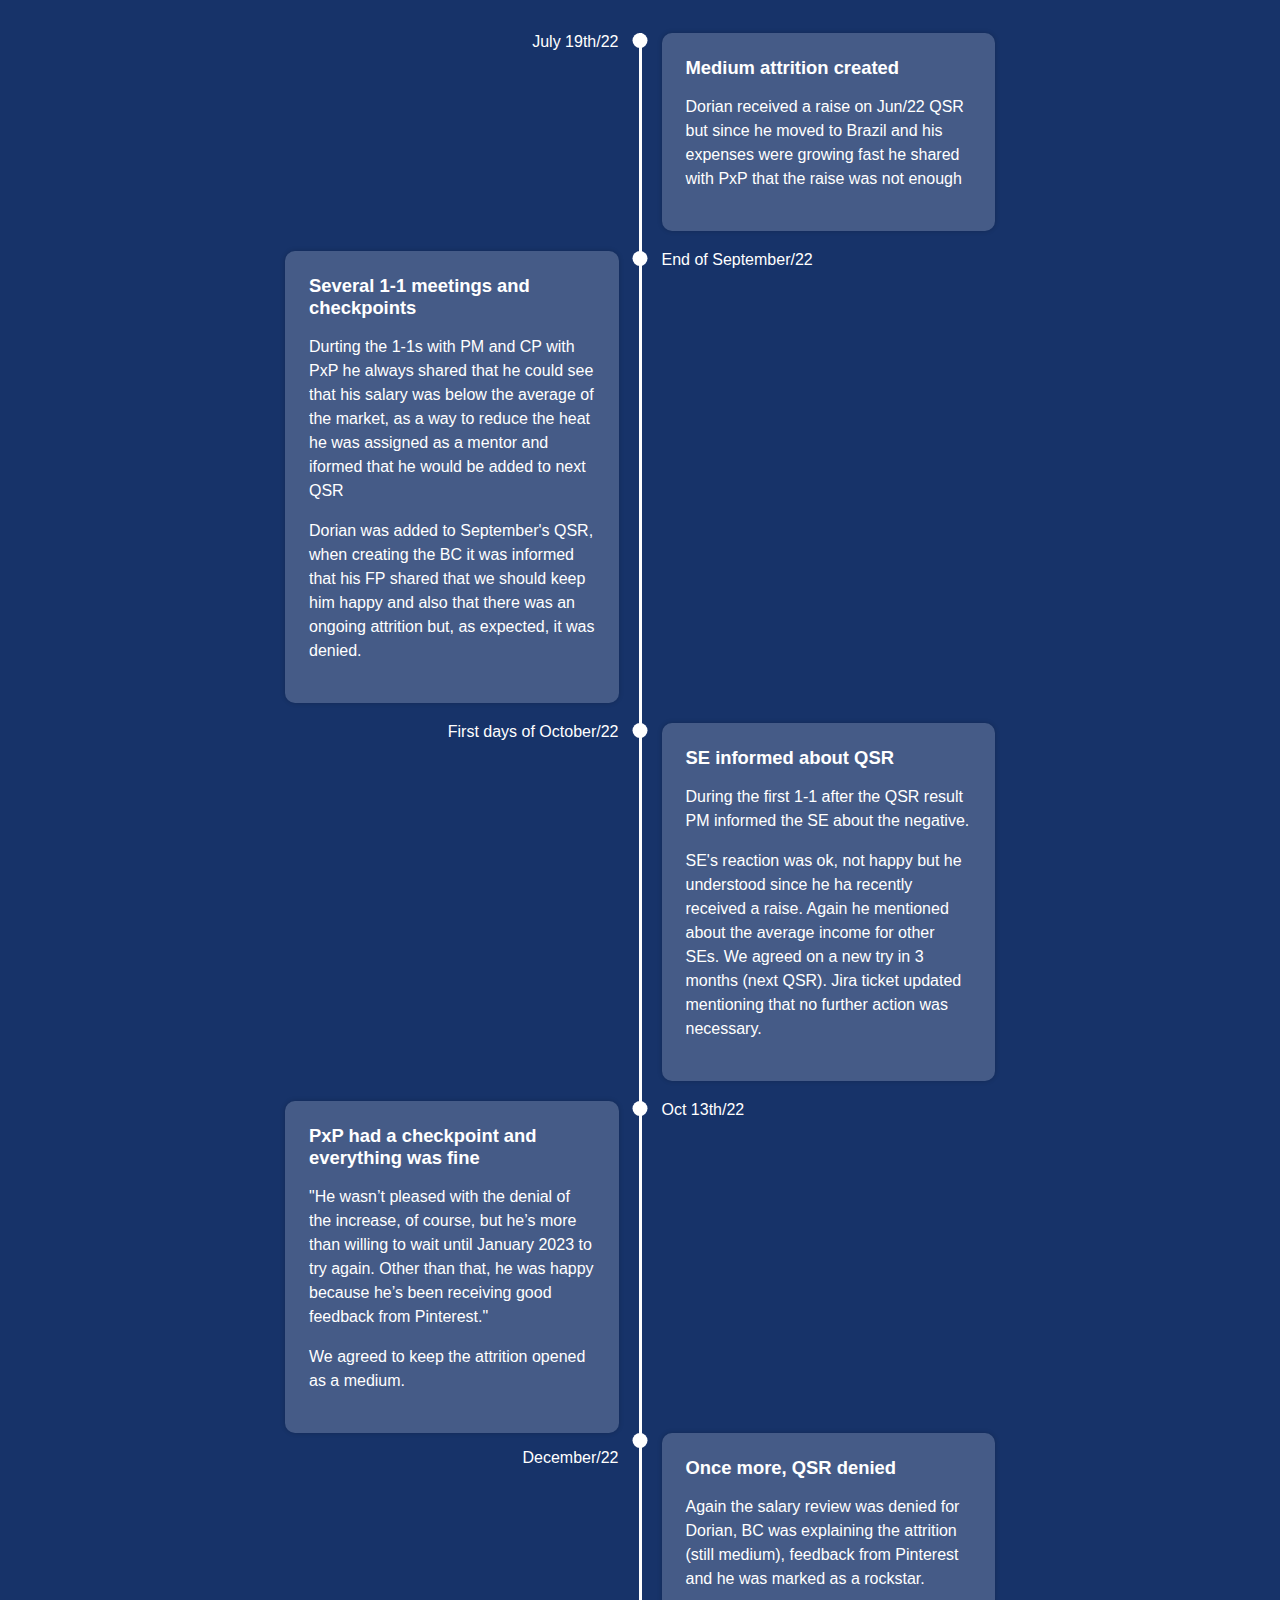
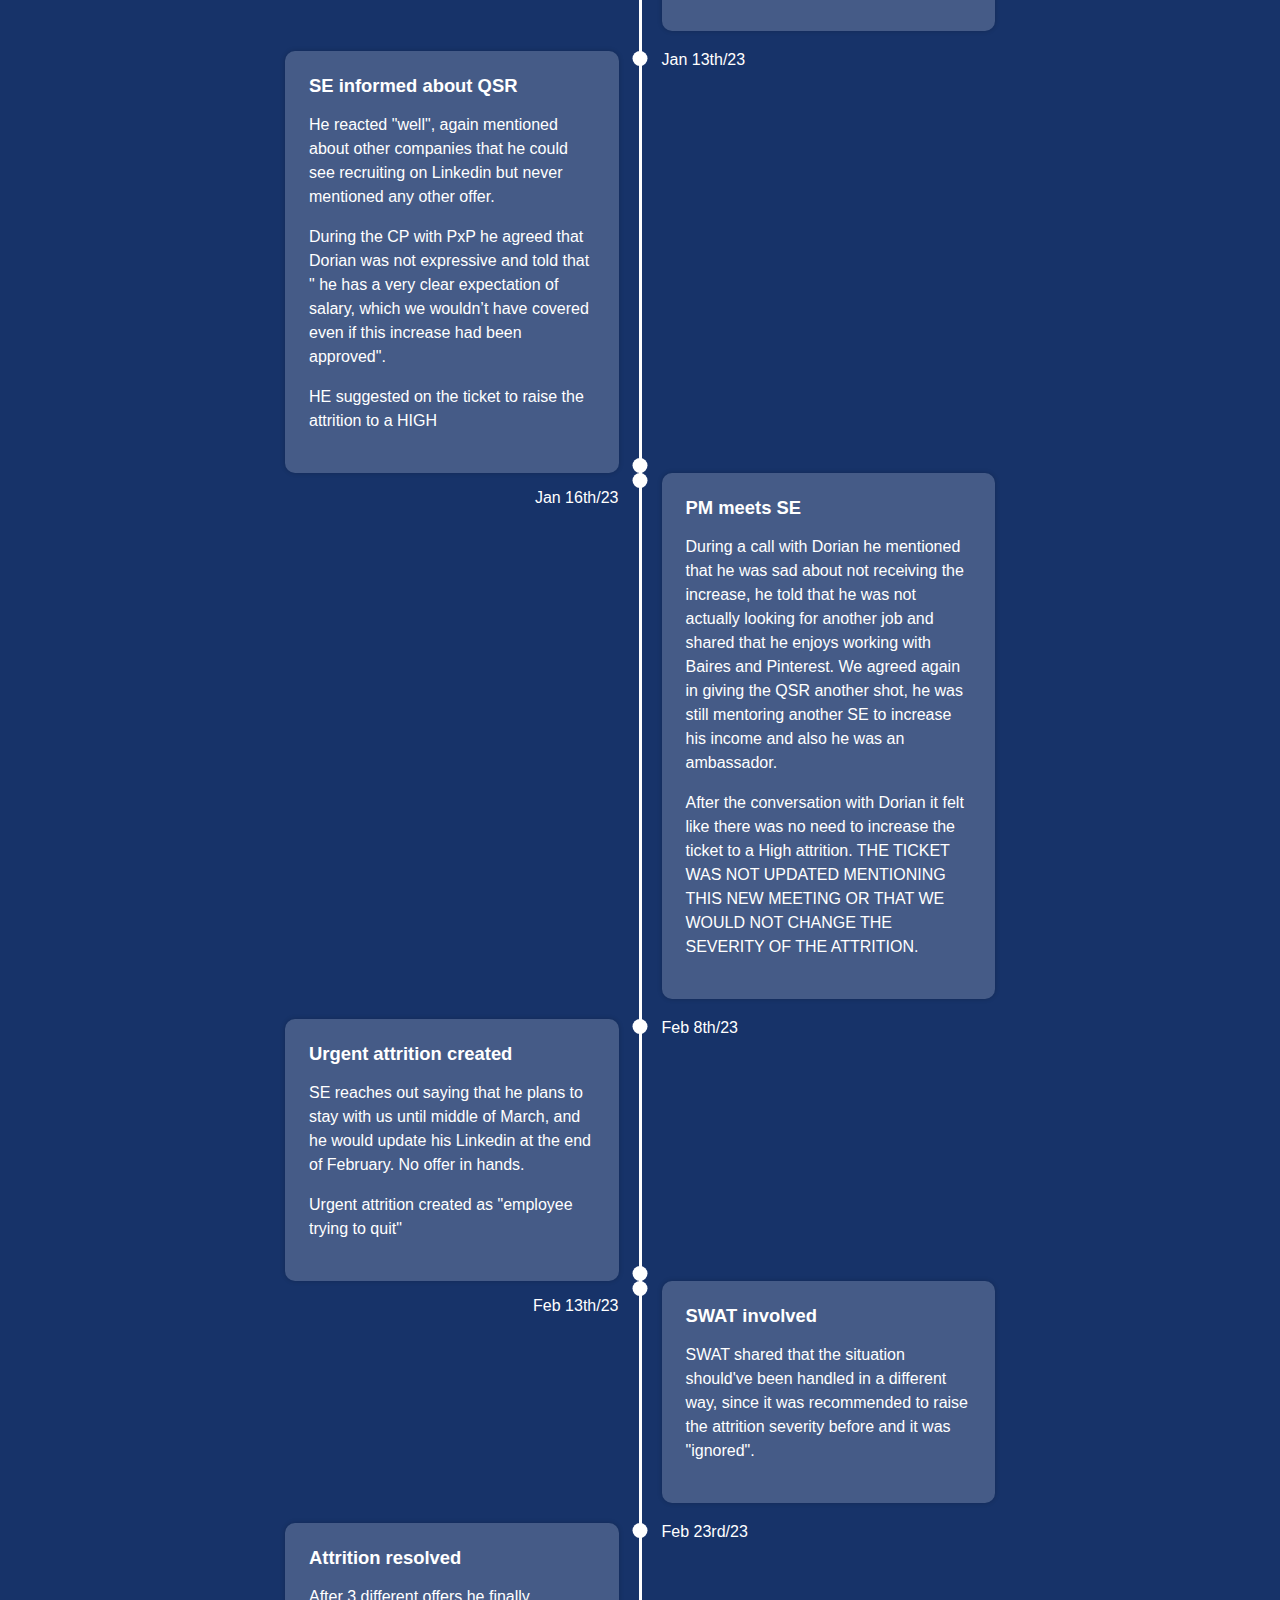
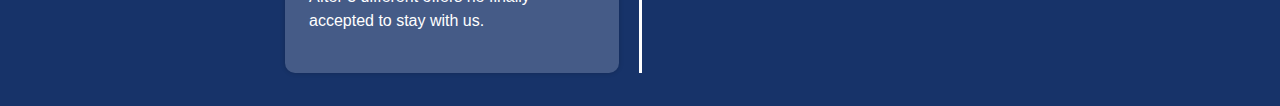
==== index.html @ 37283efc "Add initial files" ====
<!DOCTYPE html>
<html lang="en">
<head>
    <meta charset="UTF-8">
    <meta http-equiv="X-UA-Compatible" content="IE=edge">
    <meta name="viewport" content="width=device-width, initial-scale=1.0">
    <title>Lessons Learned</title>
    <link rel="stylesheet" href="style.css">
</head>
<body>
    <div class="timeline">
  <div class="timeline__component">
    <div class="timeline__date timeline__date--right">July 19th/22</div>
  </div>
  <div class="timeline__middle">
    <div class="timeline__point"></div>
  </div>
  <div class="timeline__component timeline__component--bg">
    <h2 class="timeline__title">Medium attrition created</h2>
    <p class="timeline__paragraph">
      Dorian received a raise on Jun/22 QSR but since he moved to Brazil and his expenses were growing fast he shared with PxP that the raise was not enough
    </p>

  </div>
  <div class="timeline__component timeline__component--bg">
    <h2 class="timeline__title">Several 1-1 meetings and checkpoints</h2>
    <p class="timeline__paragraph">
      Durting the 1-1s with PM and CP with PxP he always shared that he could see that his salary was below the average of the market, as a way to reduce the heat he was assigned as a mentor and iformed that he would be added to next QSR
    </p>
    <p class="timeline__paragraph">
      Dorian was added to September's QSR, when creating the BC it was informed that his FP shared that we should keep him happy and also that there was an ongoing attrition but, as expected, it was denied. 
    </p>

  </div>
  <div class="timeline__middle">
    <div class="timeline__point"></div>
  </div>
  <div class="timeline__component">
    <div class="timeline__date">End of September/22</div>
  </div>
  <div class="timeline__component">
    <div class="timeline__date timeline__date--right">First days of October/22</div>
  </div>
  <div class="timeline__middle">
    <div class="timeline__point"></div>
  </div>
  <div class="timeline__component timeline__component--bg">
    <h2 class="timeline__title">SE informed about QSR</h2>
    <p class="timeline__paragraph">
      During the first 1-1 after the QSR result PM informed the SE about the negative.
    </p>
    <p class="timeline__paragraph">
        SE's reaction was ok, not happy but he understood since he ha recently received a raise. Again he mentioned about the average income for other SEs. We agreed on a new try in 3 months (next QSR). Jira ticket updated mentioning that no further action was necessary.
    </p>
    </div>
    
  <div class="timeline__component timeline__component--bottom timeline__component--bg">
    <h2 class="timeline__title">PxP had a checkpoint and everything was fine</h2>
    <p class="timeline__paragraph">
      "He wasn’t pleased with the denial of the increase, of course, but he’s more than willing to wait until January 2023 to try again. Other than that, he was happy because he’s been receiving good feedback from Pinterest."
    </p>
    <p class="timeline__paragraph">
      We agreed to keep the attrition opened as a medium.
    </p>
    
  </div>
  <div class="timeline__middle">
    <p></p>
    <div class="timeline__point"></div>
    
  </div>
  <div class="timeline__component timeline__component--bottom">
    <div class="timeline__date">Oct 13th/22</div>
  </div>

  <div class="timeline__component">
    <p></p>
    <div class="timeline__date timeline__date--right">December/22</div>
  </div>
  <div class="timeline__middle">
    <div class="timeline__point"></div>
  </div>
  <div class="timeline__component timeline__component--bg">
    <h2 class="timeline__title">Once more, QSR denied</h2>
    <p class="timeline__paragraph">
      Again the salary review was denied for Dorian, BC was explaining the attrition (still medium), feedback from Pinterest and he was marked as a rockstar.
    </p>
  </div>
  <div class="timeline__component timeline__component--bottom timeline__component--bg">
    <h2 class="timeline__title">SE informed about QSR</h2>
    <p class="timeline__paragraph">
      He reacted "well", again mentioned about other companies that he could see recruiting on Linkedin but never mentioned any other offer.
    </p>
    <p class="timeline__paragraph">
      During the CP with PxP he agreed that Dorian was not expressive and told that " he has a very clear expectation of salary, which we wouldn’t have covered even if this increase had been approved".
    </p>
    <p class="timeline__paragraph">HE suggested on the ticket to raise the attrition to a HIGH</p>
  </div>
  <div class="timeline__middle">
    <div class="timeline__point"></div>
    <div class="timeline__point timeline__point--bottom"></div>
  </div>
  <div class="timeline__component timeline__component--bottom">
    <div class="timeline__date">Jan 13th/23</div>
  </div>
  <div class="timeline__component">
    <p></p>
    <div class="timeline__date timeline__date--right">Jan 16th/23</div>
  </div>
  <div class="timeline__middle">
    <div class="timeline__point"></div>
  </div>
  <div class="timeline__component timeline__component--bg">
    <h2 class="timeline__title">PM meets SE</h2>
    <p class="timeline__paragraph">
      During a call with Dorian he mentioned that he was sad about not receiving the increase, he told that he was not actually looking for another job and shared that he enjoys working with Baires and Pinterest. We agreed again in giving the QSR another shot, he was still mentoring another SE to increase his income and also he was an ambassador.
    </p>
    <p class="timeline__paragraph">
        After the conversation with Dorian it felt like there was no need to increase the ticket to a High attrition. THE TICKET WAS NOT UPDATED MENTIONING THIS NEW MEETING OR THAT WE WOULD NOT CHANGE THE SEVERITY OF THE ATTRITION.
      </p>
  </div>
  <div class="timeline__component timeline__component--bottom timeline__component--bg">
    <h2 class="timeline__title">Urgent attrition created</h2>
    <p class="timeline__paragraph">
      SE reaches out saying that he plans to stay with us until middle of March, and he would update his Linkedin at the end of February. No offer in hands.
    </p>
    <p class="timeline__paragraph">
      Urgent attrition created as "employee trying to quit"
    </p> 
  </div>
  <div class="timeline__middle">
    <div class="timeline__point"></div>
    <div class="timeline__point timeline__point--bottom"></div>
  </div>
  <div class="timeline__component timeline__component--bottom">
    <div class="timeline__date">Feb 8th/23</div>
  </div>
  <div class="timeline__component">
    <p></p>
    <div class="timeline__date timeline__date--right">Feb 13th/23</div>
  </div>
  <div class="timeline__middle">
    <div class="timeline__point"></div>
  </div>
  <div class="timeline__component timeline__component--bg">
    <h2 class="timeline__title">SWAT involved</h2>
    <p class="timeline__paragraph">
      SWAT shared that the situation should've been handled in a different way, since it was recommended to raise the attrition severity before and it was "ignored".
    </p>
  </div>
  <div class="timeline__component timeline__component--bottom timeline__component--bg">
    <h2 class="timeline__title">Attrition resolved</h2>
    <p class="timeline__paragraph">
        After 3 different offers he finally accepted to stay with us.
    </p>
  </div>
  <div class="timeline__middle">
    <div class="timeline__point"></div>
  </div>
  <div class="timeline__component timeline__component--bottom">
    <div class="timeline__date">Feb 23rd/23</div>
  </div>

</div>
</body>
</html>
---- style.css ----
body {
    /*background: #3c3ab1;*/
    background-color: rgb(23, 51, 105);
    background-image: url("./img/background.png");
    background-size: cover;
    background-attachment: fixed;
  }
  
  .timeline {
    margin: 0 auto;
    max-width: 750px;
    padding: 25px;
    display: grid;
    grid-template-columns: 1fr 3px 1fr;
    font-family: "Fira Sans", sans-serif;
    color: #ffffff;
  }
  
  .timeline__component {
    margin: 0 20px 20px 20px;
  }
  
  .timeline__component--bg {
    padding: 1.5em;
    background: rgba(255, 255, 255, 0.2);
    box-shadow: 0 0 5px rgba(0, 0, 0, 0.2);
    border-radius: 10px;
  }
  
  /* LEAVE TILL LAST */
  .timeline__component--bottom {
    margin-bottom: 0;
  }
  
  .timeline__middle {
    position: relative;
    background: #ffffff;
  }
  
  .timeline__point {
    position: absolute;
    top: 0;
    left: 50%;
    transform: translateX(-50%);
    width: 15px;
    height: 15px;
    background: #ffffff;
    border-radius: 50%;
  }
  
  /* LEAVE TILL LAST */
  .timeline__point--bottom {
    top: initial;
    bottom: 0;
  }
  
  .timeline__date--right {
    text-align: right;
  }
  
  .timeline__title {
    margin: 0;
    font-size: 1.15em;
    font-weight: bold;
  }
  
  .timeline__paragraph {
    line-height: 1.5;
  }
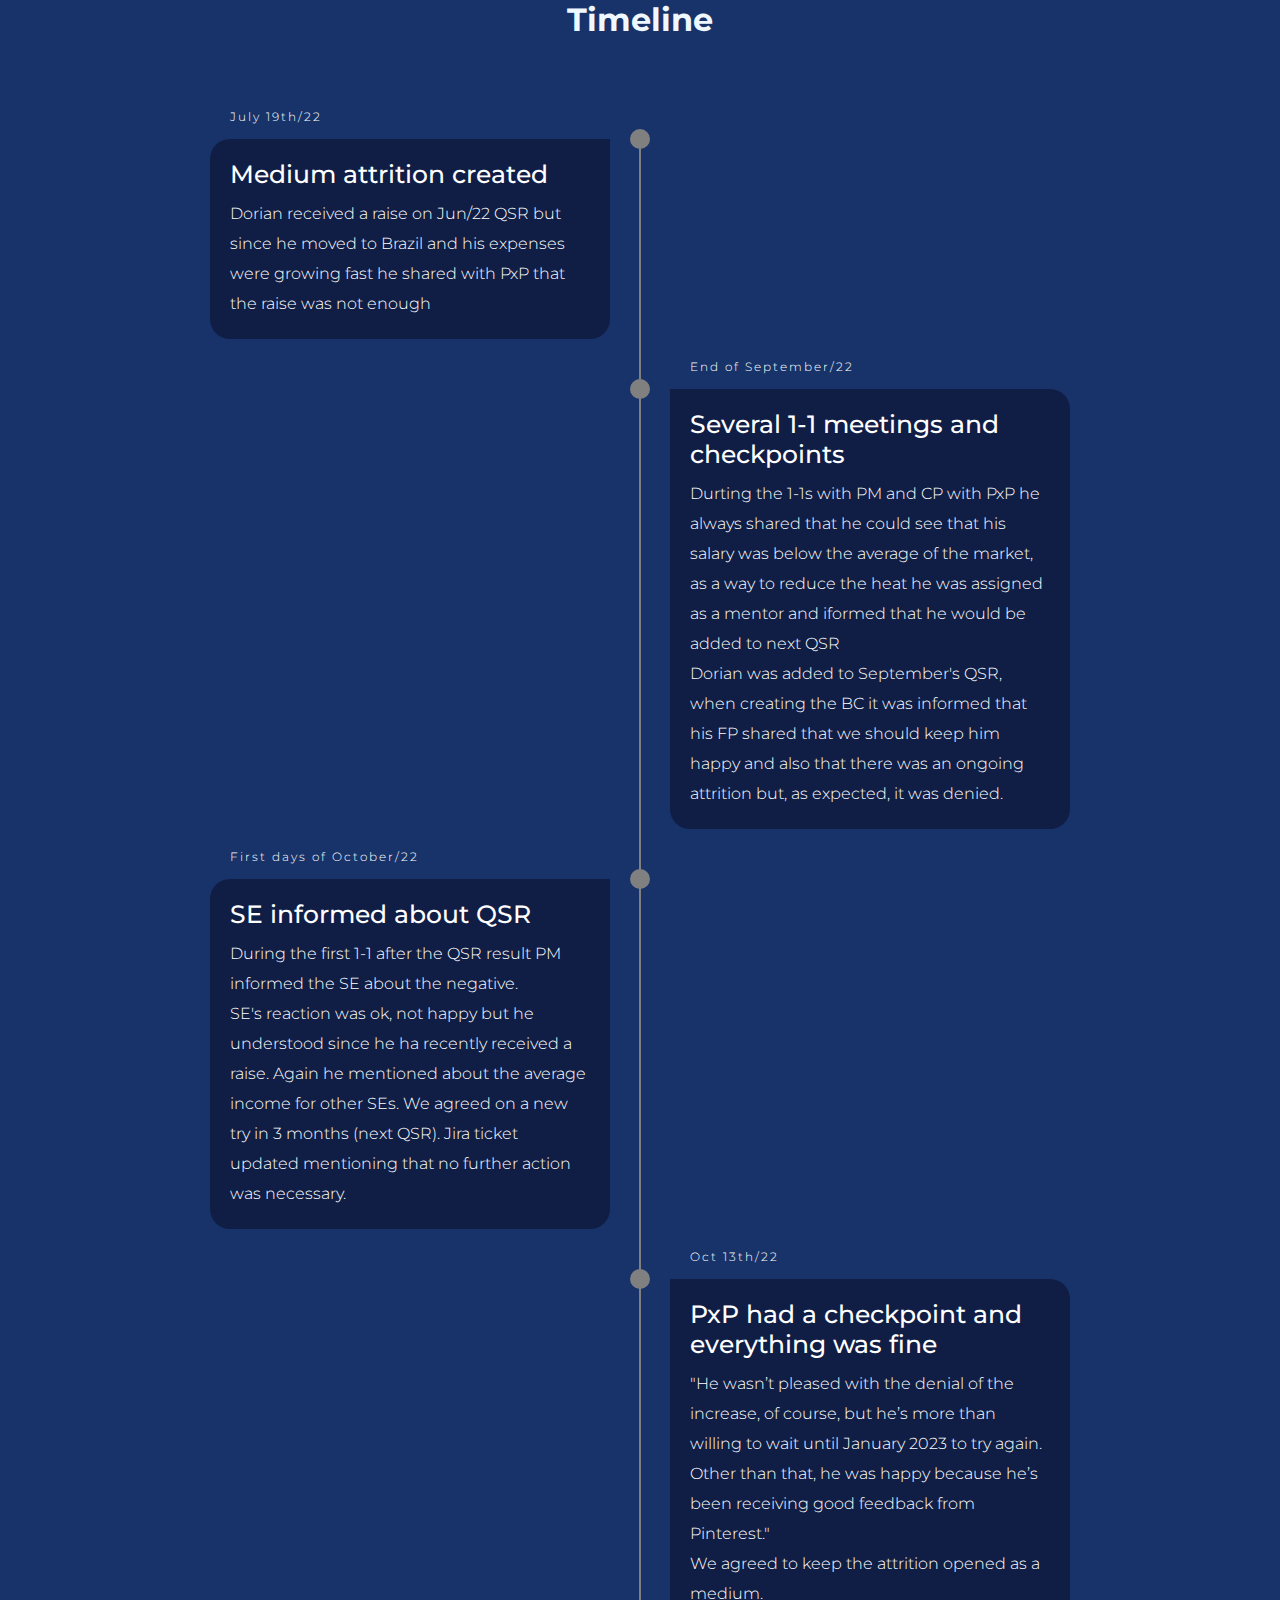
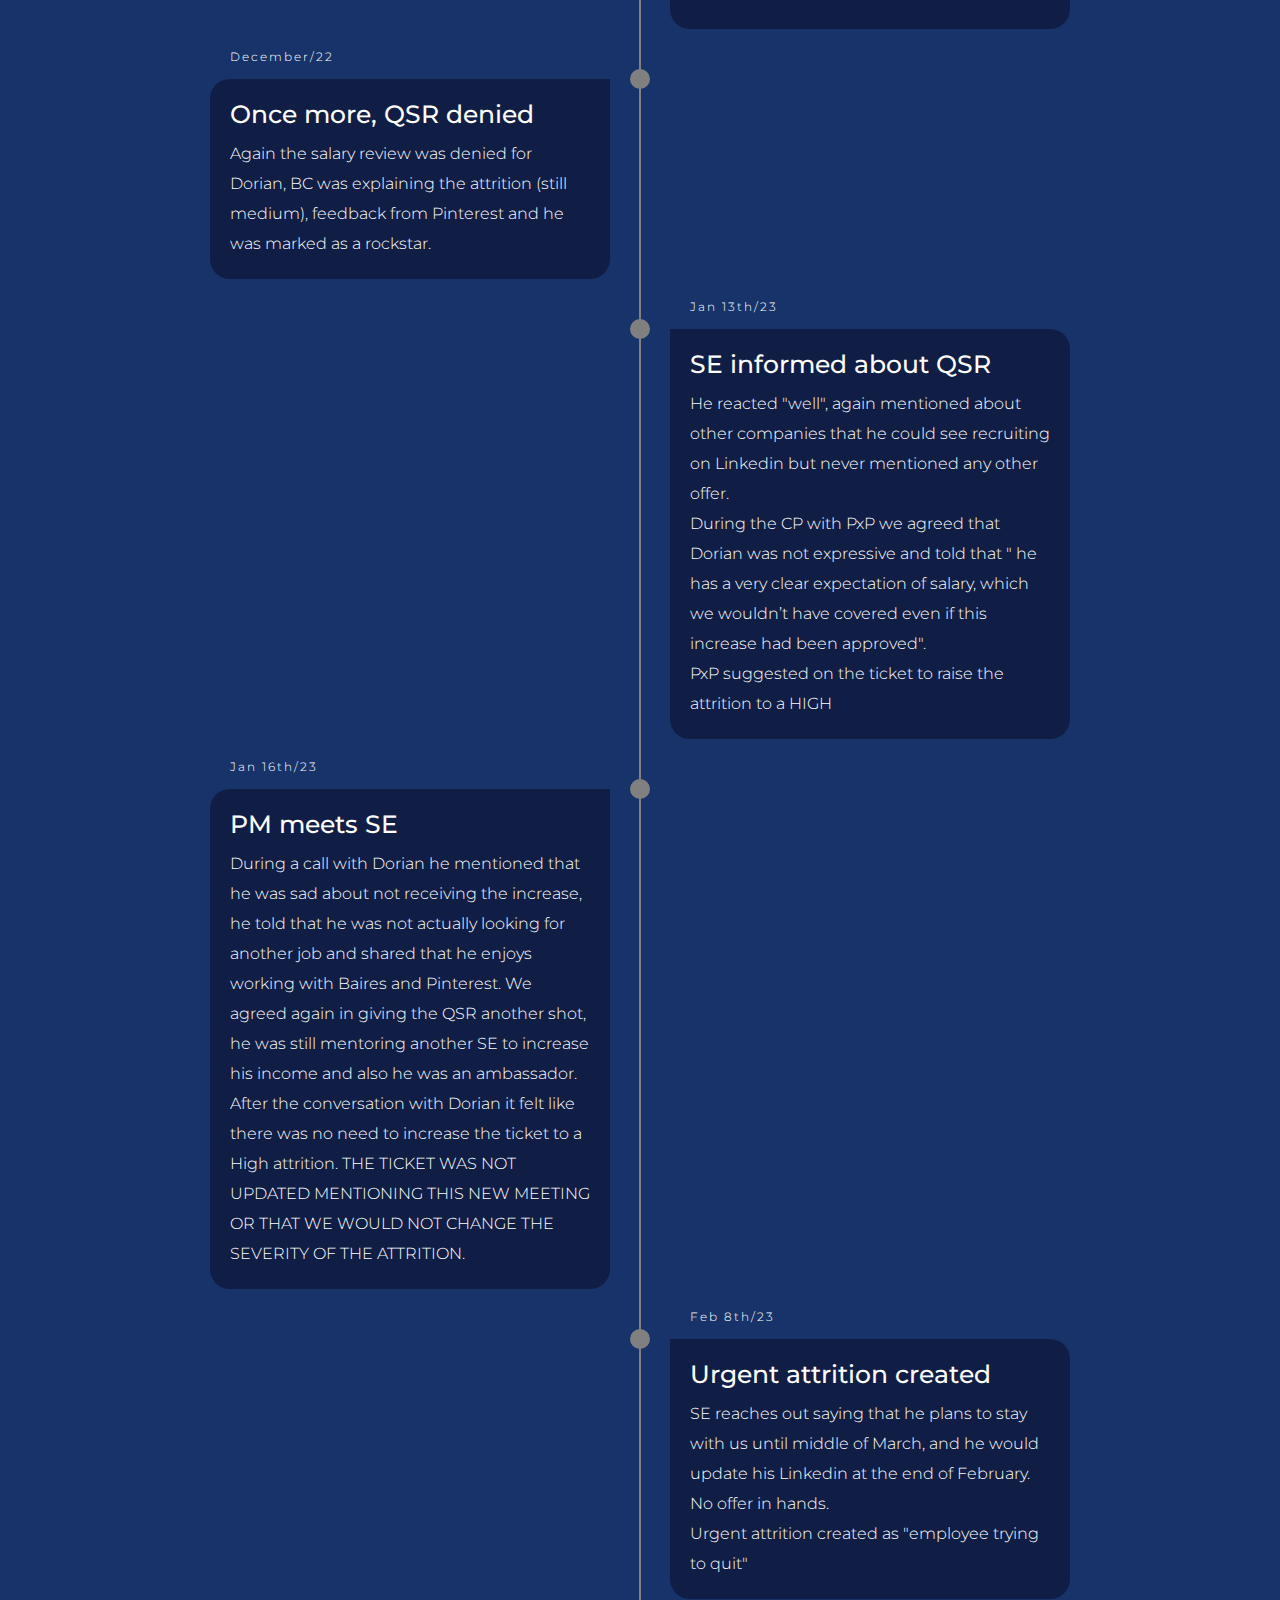
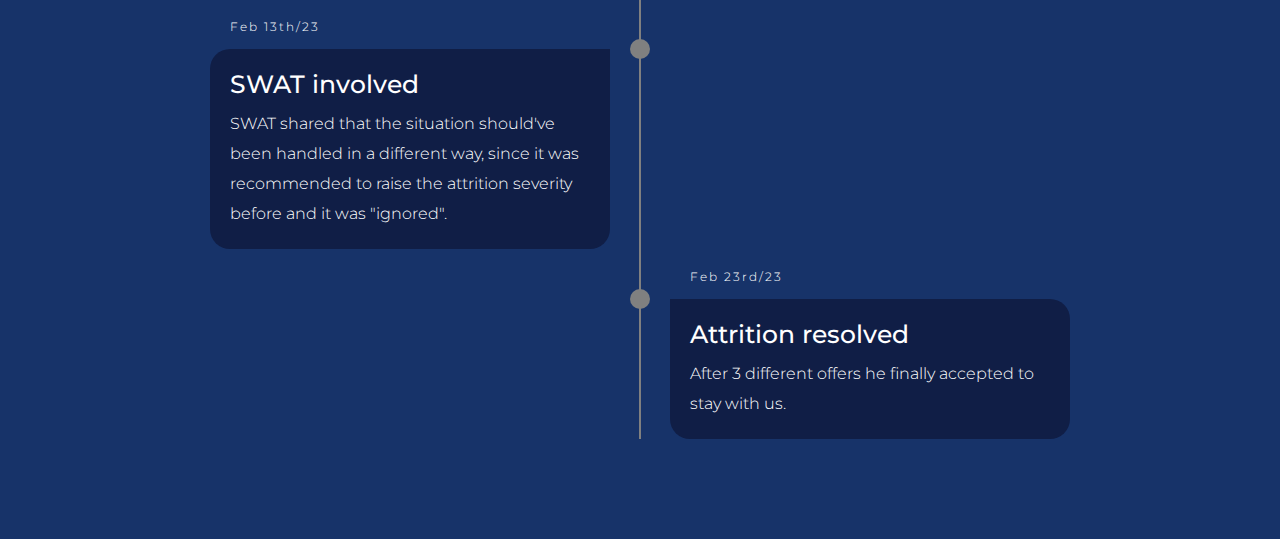
==== commit e0f156ea: "Changed the entire file" ====
--- a/index.html
+++ b/index.html
@@ -1,166 +1,124 @@
-<!DOCTYPE html>
-<html lang="en">
-<head>
-    <meta charset="UTF-8">
-    <meta http-equiv="X-UA-Compatible" content="IE=edge">
-    <meta name="viewport" content="width=device-width, initial-scale=1.0">
-    <title>Lessons Learned</title>
-    <link rel="stylesheet" href="style.css">
-</head>
-<body>
-    <div class="timeline">
-  <div class="timeline__component">
-    <div class="timeline__date timeline__date--right">July 19th/22</div>
-  </div>
-  <div class="timeline__middle">
-    <div class="timeline__point"></div>
-  </div>
-  <div class="timeline__component timeline__component--bg">
-    <h2 class="timeline__title">Medium attrition created</h2>
-    <p class="timeline__paragraph">
-      Dorian received a raise on Jun/22 QSR but since he moved to Brazil and his expenses were growing fast he shared with PxP that the raise was not enough
-    </p>
-
-  </div>
-  <div class="timeline__component timeline__component--bg">
-    <h2 class="timeline__title">Several 1-1 meetings and checkpoints</h2>
-    <p class="timeline__paragraph">
-      Durting the 1-1s with PM and CP with PxP he always shared that he could see that his salary was below the average of the market, as a way to reduce the heat he was assigned as a mentor and iformed that he would be added to next QSR
-    </p>
-    <p class="timeline__paragraph">
-      Dorian was added to September's QSR, when creating the BC it was informed that his FP shared that we should keep him happy and also that there was an ongoing attrition but, as expected, it was denied. 
-    </p>
-
-  </div>
-  <div class="timeline__middle">
-    <div class="timeline__point"></div>
-  </div>
-  <div class="timeline__component">
-    <div class="timeline__date">End of September/22</div>
-  </div>
-  <div class="timeline__component">
-    <div class="timeline__date timeline__date--right">First days of October/22</div>
-  </div>
-  <div class="timeline__middle">
-    <div class="timeline__point"></div>
-  </div>
-  <div class="timeline__component timeline__component--bg">
-    <h2 class="timeline__title">SE informed about QSR</h2>
-    <p class="timeline__paragraph">
-      During the first 1-1 after the QSR result PM informed the SE about the negative.
-    </p>
-    <p class="timeline__paragraph">
-        SE's reaction was ok, not happy but he understood since he ha recently received a raise. Again he mentioned about the average income for other SEs. We agreed on a new try in 3 months (next QSR). Jira ticket updated mentioning that no further action was necessary.
-    </p>
-    </div>
-    
-  <div class="timeline__component timeline__component--bottom timeline__component--bg">
-    <h2 class="timeline__title">PxP had a checkpoint and everything was fine</h2>
-    <p class="timeline__paragraph">
-      "He wasn’t pleased with the denial of the increase, of course, but he’s more than willing to wait until January 2023 to try again. Other than that, he was happy because he’s been receiving good feedback from Pinterest."
-    </p>
-    <p class="timeline__paragraph">
-      We agreed to keep the attrition opened as a medium.
-    </p>
-    
-  </div>
-  <div class="timeline__middle">
-    <p></p>
-    <div class="timeline__point"></div>
-    
-  </div>
-  <div class="timeline__component timeline__component--bottom">
-    <div class="timeline__date">Oct 13th/22</div>
-  </div>
-
-  <div class="timeline__component">
-    <p></p>
-    <div class="timeline__date timeline__date--right">December/22</div>
-  </div>
-  <div class="timeline__middle">
-    <div class="timeline__point"></div>
-  </div>
-  <div class="timeline__component timeline__component--bg">
-    <h2 class="timeline__title">Once more, QSR denied</h2>
-    <p class="timeline__paragraph">
-      Again the salary review was denied for Dorian, BC was explaining the attrition (still medium), feedback from Pinterest and he was marked as a rockstar.
-    </p>
-  </div>
-  <div class="timeline__component timeline__component--bottom timeline__component--bg">
-    <h2 class="timeline__title">SE informed about QSR</h2>
-    <p class="timeline__paragraph">
-      He reacted "well", again mentioned about other companies that he could see recruiting on Linkedin but never mentioned any other offer.
-    </p>
-    <p class="timeline__paragraph">
-      During the CP with PxP he agreed that Dorian was not expressive and told that " he has a very clear expectation of salary, which we wouldn’t have covered even if this increase had been approved".
-    </p>
-    <p class="timeline__paragraph">HE suggested on the ticket to raise the attrition to a HIGH</p>
-  </div>
-  <div class="timeline__middle">
-    <div class="timeline__point"></div>
-    <div class="timeline__point timeline__point--bottom"></div>
-  </div>
-  <div class="timeline__component timeline__component--bottom">
-    <div class="timeline__date">Jan 13th/23</div>
-  </div>
-  <div class="timeline__component">
-    <p></p>
-    <div class="timeline__date timeline__date--right">Jan 16th/23</div>
-  </div>
-  <div class="timeline__middle">
-    <div class="timeline__point"></div>
-  </div>
-  <div class="timeline__component timeline__component--bg">
-    <h2 class="timeline__title">PM meets SE</h2>
-    <p class="timeline__paragraph">
-      During a call with Dorian he mentioned that he was sad about not receiving the increase, he told that he was not actually looking for another job and shared that he enjoys working with Baires and Pinterest. We agreed again in giving the QSR another shot, he was still mentoring another SE to increase his income and also he was an ambassador.
-    </p>
-    <p class="timeline__paragraph">
-        After the conversation with Dorian it felt like there was no need to increase the ticket to a High attrition. THE TICKET WAS NOT UPDATED MENTIONING THIS NEW MEETING OR THAT WE WOULD NOT CHANGE THE SEVERITY OF THE ATTRITION.
-      </p>
-  </div>
-  <div class="timeline__component timeline__component--bottom timeline__component--bg">
-    <h2 class="timeline__title">Urgent attrition created</h2>
-    <p class="timeline__paragraph">
-      SE reaches out saying that he plans to stay with us until middle of March, and he would update his Linkedin at the end of February. No offer in hands.
-    </p>
-    <p class="timeline__paragraph">
-      Urgent attrition created as "employee trying to quit"
-    </p> 
-  </div>
-  <div class="timeline__middle">
-    <div class="timeline__point"></div>
-    <div class="timeline__point timeline__point--bottom"></div>
-  </div>
-  <div class="timeline__component timeline__component--bottom">
-    <div class="timeline__date">Feb 8th/23</div>
-  </div>
-  <div class="timeline__component">
-    <p></p>
-    <div class="timeline__date timeline__date--right">Feb 13th/23</div>
-  </div>
-  <div class="timeline__middle">
-    <div class="timeline__point"></div>
-  </div>
-  <div class="timeline__component timeline__component--bg">
-    <h2 class="timeline__title">SWAT involved</h2>
-    <p class="timeline__paragraph">
-      SWAT shared that the situation should've been handled in a different way, since it was recommended to raise the attrition severity before and it was "ignored".
-    </p>
-  </div>
-  <div class="timeline__component timeline__component--bottom timeline__component--bg">
-    <h2 class="timeline__title">Attrition resolved</h2>
-    <p class="timeline__paragraph">
-        After 3 different offers he finally accepted to stay with us.
-    </p>
-  </div>
-  <div class="timeline__middle">
-    <div class="timeline__point"></div>
-  </div>
-  <div class="timeline__component timeline__component--bottom">
-    <div class="timeline__date">Feb 23rd/23</div>
-  </div>
-
-</div>
-</body>
+<!DOCTYPE html>
+<html lang="en">
+<head>
+    <meta charset="UTF-8">
+    <meta http-equiv="X-UA-Compatible" content="IE=edge">
+    <meta name="viewport" content="width=device-width, initial-scale=1.0">
+    <link rel="stylesheet" href="./style.css">
+    <title>Document</title>
+</head>
+<body>
+    <div class="title">
+        <h1>Timeline</h1>
+    </div>
+
+    <div class="container">
+  <div class="timeline">
+    <ul>
+      <li>
+        <div class="timeline-content">
+          <h3 class="date">July 19th/22</h3>
+          <h1>Medium attrition created</h1>
+          <p>Dorian received a raise on Jun/22 QSR but since he moved to Brazil and his expenses were growing fast he shared with PxP that the raise was not enough</p>
+        </div>
+      </li>
+      <li>
+        <div class="timeline-content">
+          <h3 class="date">End of September/22</h3>
+          <h1>Several 1-1 meetings and checkpoints</h1>
+          <p>
+            Durting the 1-1s with PM and CP with PxP he always shared that he could see that his salary was below the average of the market, as a way to reduce the heat he was assigned as a mentor and iformed that he would be added to next QSR
+          </p>
+          <p>
+            Dorian was added to September's QSR, when creating the BC it was informed that his FP shared that we should keep him happy and also that there was an ongoing attrition but, as expected, it was denied. 
+          </p>
+        </div>
+      </li>
+      <li>
+        <div class="timeline-content">
+          <h3 class="date">First days of October/22</h3>
+          <h1>SE informed about QSR</h1>
+          <p>
+            During the first 1-1 after the QSR result PM informed the SE about the negative.
+          </p>
+          <p>
+              SE's reaction was ok, not happy but he understood since he ha recently received a raise. Again he mentioned about the average income for other SEs. We agreed on a new try in 3 months (next QSR). Jira ticket updated mentioning that no further action was necessary.
+          </p>
+        </div>
+      </li>
+      <li>
+        <div class="timeline-content">
+          <h3 class="date">Oct 13th/22</h3>
+          <h1>PxP had a checkpoint and everything was fine</h1>
+          <p>
+            "He wasn’t pleased with the denial of the increase, of course, but he’s more than willing to wait until January 2023 to try again. Other than that, he was happy because he’s been receiving good feedback from Pinterest."
+          </p>
+          <p>
+            We agreed to keep the attrition opened as a medium.
+          </p>
+        </div>
+      </li>
+      <li>
+        <div class="timeline-content">
+          <h3 class="date">December/22</h3>
+          <h1>Once more, QSR denied</h1>
+          <p>      Again the salary review was denied for Dorian, BC was explaining the attrition (still medium), feedback from Pinterest and he was marked as a rockstar.
+          </p>
+        </div>
+      </li>
+      <li>
+        <div class="timeline-content">
+          <h3 class="date">Jan 13th/23</h3>
+          <h1>SE informed about QSR</h1>
+          <p>
+            He reacted "well", again mentioned about other companies that he could see recruiting on Linkedin but never mentioned any other offer.
+          </p>
+          <p>
+            During the CP with PxP we agreed that Dorian was not expressive and told that " he has a very clear expectation of salary, which we wouldn’t have covered even if this increase had been approved".
+          </p>
+          <p>PxP suggested on the ticket to raise the attrition to a HIGH</p>
+        </div>
+      </li>
+      <li>
+        <div class="timeline-content">
+          <h3 class="date">Jan 16th/23</h3>
+          <h1>PM meets SE</h1>
+          <p>
+            During a call with Dorian he mentioned that he was sad about not receiving the increase, he told that he was not actually looking for another job and shared that he enjoys working with Baires and Pinterest. We agreed again in giving the QSR another shot, he was still mentoring another SE to increase his income and also he was an ambassador.
+          </p>
+          <p>
+              After the conversation with Dorian it felt like there was no need to increase the ticket to a High attrition. THE TICKET WAS NOT UPDATED MENTIONING THIS NEW MEETING OR THAT WE WOULD NOT CHANGE THE SEVERITY OF THE ATTRITION.
+            </p>
+      </li>
+      <li>
+        <div class="timeline-content">
+          <h3 class="date">Feb 8th/23</h3>
+          <h1>Urgent attrition created</h1>
+          <p>
+            SE reaches out saying that he plans to stay with us until middle of March, and he would update his Linkedin at the end of February. No offer in hands.
+          </p>
+          <p>
+            Urgent attrition created as "employee trying to quit"
+          </p> 
+      </li>
+      <li>
+        <div class="timeline-content">
+          <h3 class="date">Feb 13th/23</h3>
+          <h1>SWAT involved</h1>
+          <p>
+            SWAT shared that the situation should've been handled in a different way, since it was recommended to raise the attrition severity before and it was "ignored".
+          </p>
+      </li>
+      <li>
+        <div class="timeline-content">
+          <h3 class="date">Feb 23rd/23</h3>
+          <h1>Attrition resolved</h1>
+          <p>
+            After 3 different offers he finally accepted to stay with us.
+          </p>
+      </li>
+    </ul>
+  </div>
+</div>
+</body>
 </html>--- a/style.css
+++ b/style.css
@@ -1,70 +1,115 @@
-body {
-    /*background: #3c3ab1;*/
-    background-color: rgb(23, 51, 105);
-    background-image: url("./img/background.png");
-    background-size: cover;
-    background-attachment: fixed;
-  }
-  
-  .timeline {
-    margin: 0 auto;
-    max-width: 750px;
-    padding: 25px;
-    display: grid;
-    grid-template-columns: 1fr 3px 1fr;
-    font-family: "Fira Sans", sans-serif;
-    color: #ffffff;
-  }
-  
-  .timeline__component {
-    margin: 0 20px 20px 20px;
-  }
-  
-  .timeline__component--bg {
-    padding: 1.5em;
-    background: rgba(255, 255, 255, 0.2);
-    box-shadow: 0 0 5px rgba(0, 0, 0, 0.2);
-    border-radius: 10px;
-  }
-  
-  /* LEAVE TILL LAST */
-  .timeline__component--bottom {
-    margin-bottom: 0;
-  }
-  
-  .timeline__middle {
-    position: relative;
-    background: #ffffff;
-  }
-  
-  .timeline__point {
-    position: absolute;
-    top: 0;
-    left: 50%;
-    transform: translateX(-50%);
-    width: 15px;
-    height: 15px;
-    background: #ffffff;
-    border-radius: 50%;
-  }
-  
-  /* LEAVE TILL LAST */
-  .timeline__point--bottom {
-    top: initial;
-    bottom: 0;
-  }
-  
-  .timeline__date--right {
-    text-align: right;
-  }
-  
-  .timeline__title {
-    margin: 0;
-    font-size: 1.15em;
-    font-weight: bold;
-  }
-  
-  .timeline__paragraph {
-    line-height: 1.5;
-  }
-  +@import url("https://fonts.googleapis.com/css2?family=Montserrat:wght@300;500&display=swap");
+* {
+  margin: 0;
+  padding: 0;
+  box-sizing: border-box;
+}
+
+html {
+  font-family: "Montserrat";
+}
+.title {
+    background-color: rgb(23, 51, 105);
+    color: aliceblue;
+    text-align: center;
+}
+.container {
+  min-height: 100vh;
+  width: 100%;
+  display: flex;
+  align-items: center;
+  justify-content: center;
+  padding: 100px 0;
+  background-color: rgb(23, 51, 105);
+}
+.timeline {
+  width: 80%;
+  height: auto;
+  max-width: 800px;
+  margin: 0 auto;
+  position: relative;
+}
+
+.timeline ul {
+  list-style: none;
+}
+.timeline ul li {
+  padding: 20px;
+  background-color: #101e46;
+  color: white;
+  border-radius: 10px;
+  margin-bottom: 20px;
+}
+.timeline ul li:last-child {
+  margin-bottom: 0;
+}
+.timeline-content h1 {
+  font-weight: 500;
+  font-size: 25px;
+  line-height: 30px;
+  margin-bottom: 10px;
+}
+.timeline-content p {
+  font-size: 16px;
+  line-height: 30px;
+  font-weight: 300;
+}
+.timeline-content .date {
+  font-size: 12px;
+  font-weight: 300;
+  margin-bottom: 10px;
+  letter-spacing: 2px;
+}
+@media only screen and (min-width: 768px) {
+  .timeline:before {
+    content: "";
+    position: absolute;
+    top: 0;
+    left: 50%;
+    transform: translateX(-50%);
+    width: 2px;
+    height: 100%;
+    background-color: gray;
+  }
+  .timeline ul li {
+    width: 50%;
+    position: relative;
+    margin-bottom: 50px;
+  }
+  .timeline ul li:nth-child(odd) {
+    float: left;
+    clear: right;
+    transform: translateX(-30px);
+    border-radius: 20px 0px 20px 20px;
+  }
+  .timeline ul li:nth-child(even) {
+    float: right;
+    clear: left;
+    transform: translateX(30px);
+    border-radius: 0px 20px 20px 20px;
+  }
+  .timeline ul li::before {
+    content: "";
+    position: absolute;
+    height: 20px;
+    width: 20px;
+    border-radius: 50%;
+    background-color: gray;
+    top: 0px;
+  }
+  .timeline ul li:nth-child(odd)::before {
+    transform: translate(50%, -50%);
+    right: -30px;
+  }
+  .timeline ul li:nth-child(even)::before {
+    transform: translate(-50%, -50%);
+    left: -30px;
+  }
+  .timeline-content .date {
+    position: absolute;
+    top: -30px;
+  }
+  .timeline ul li:hover::before {
+    background-color: aqua;
+  }
+}
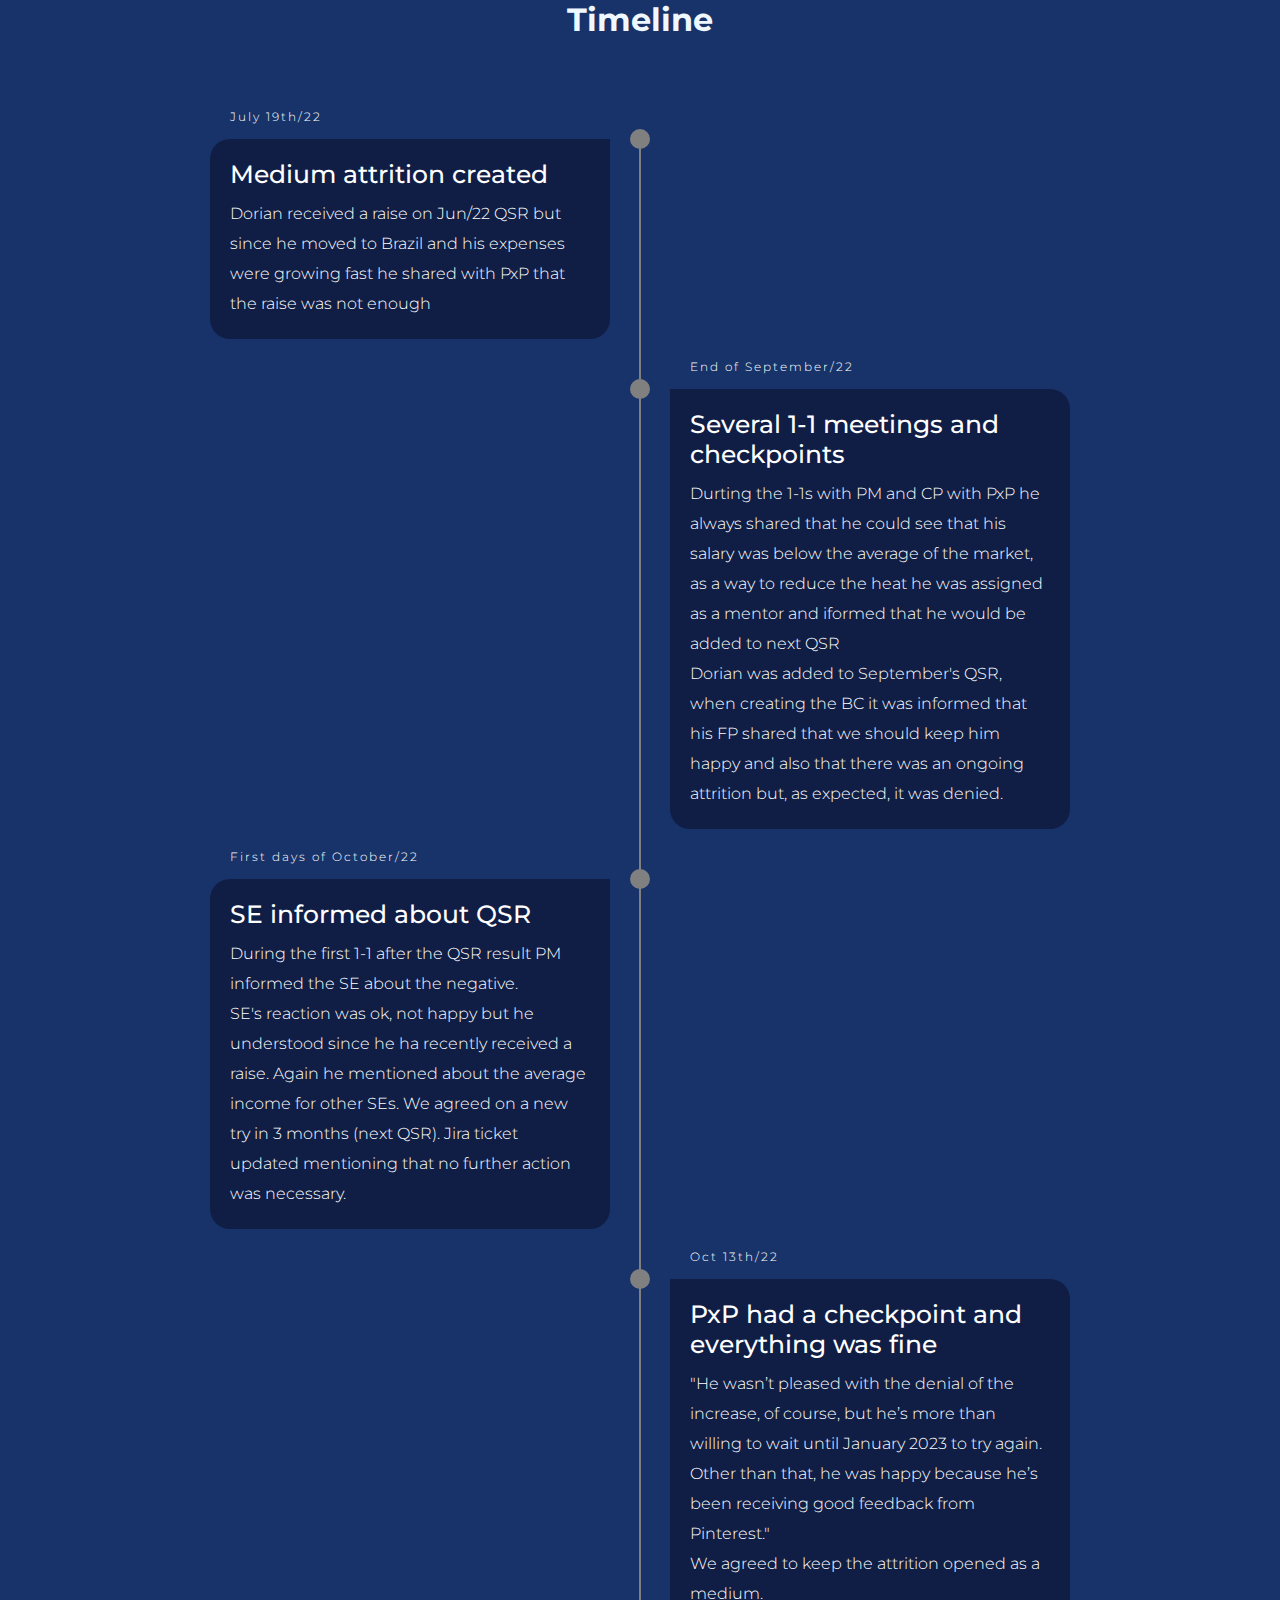
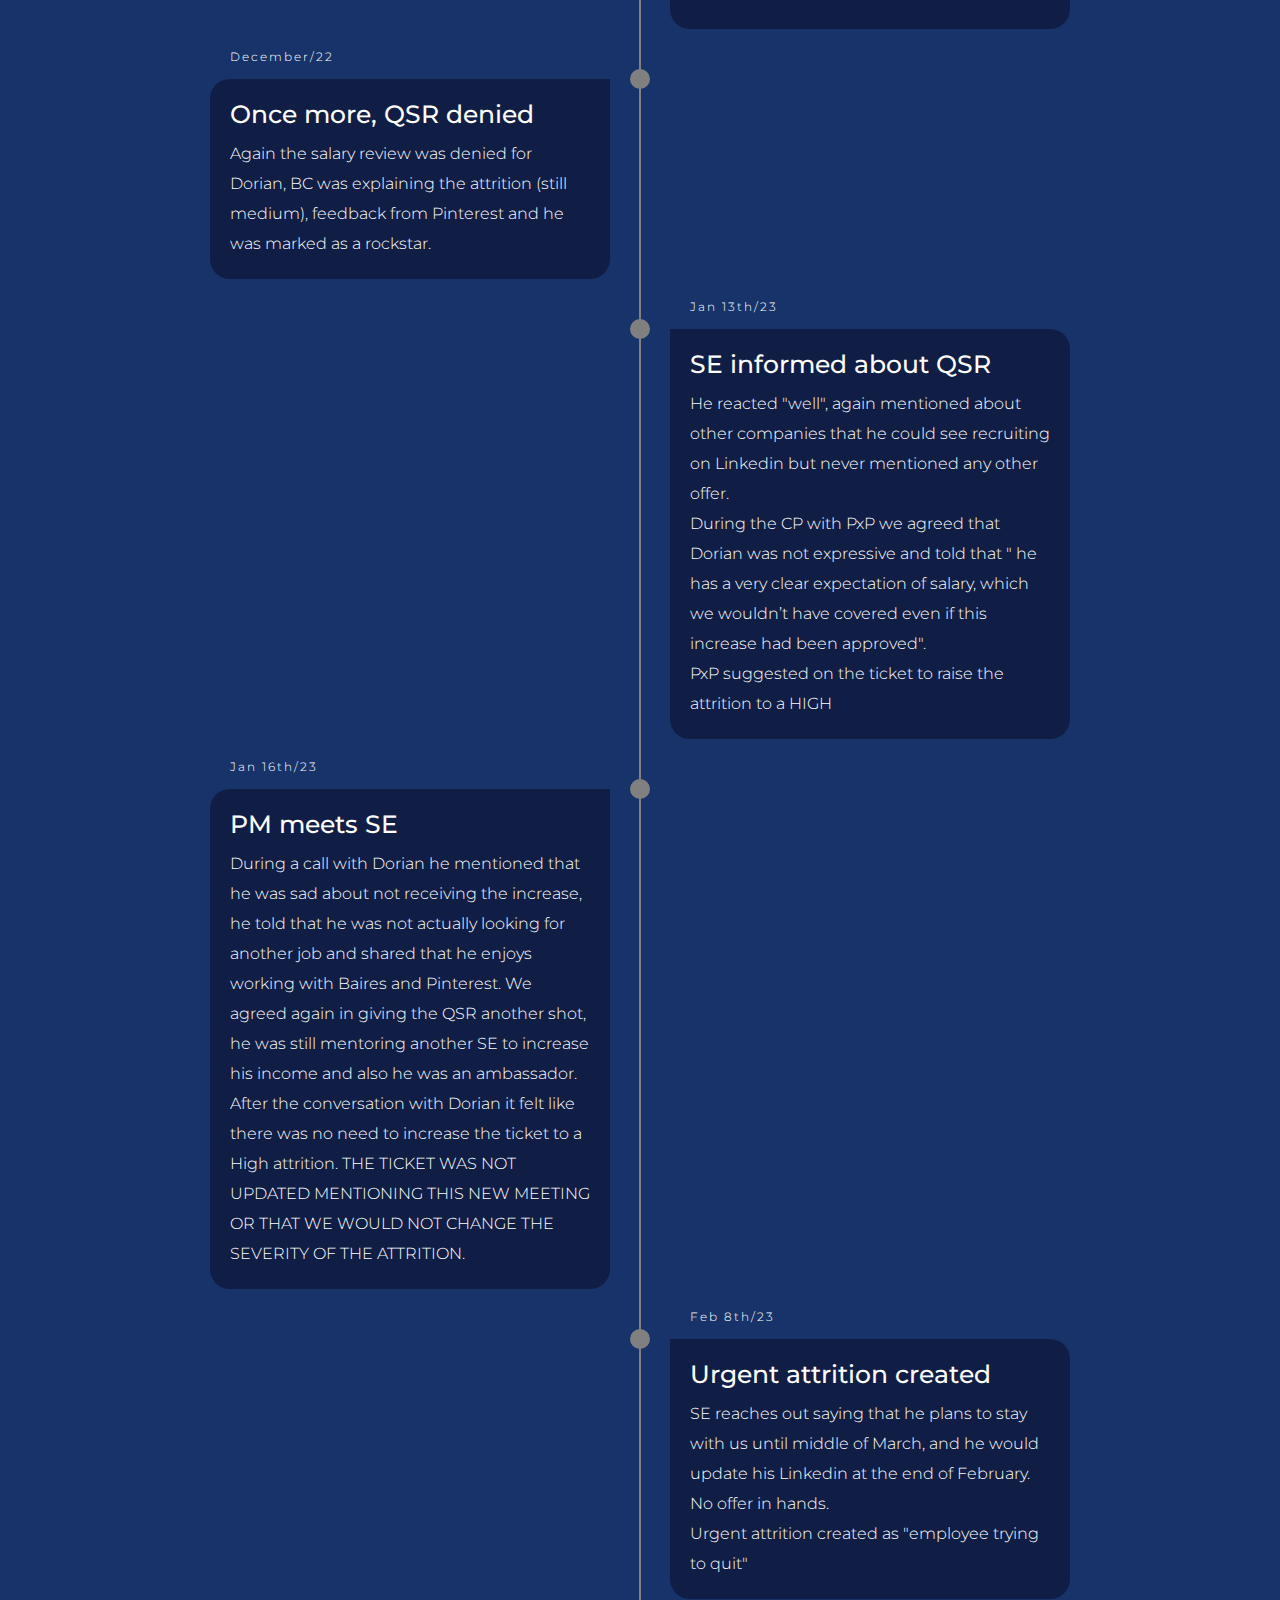
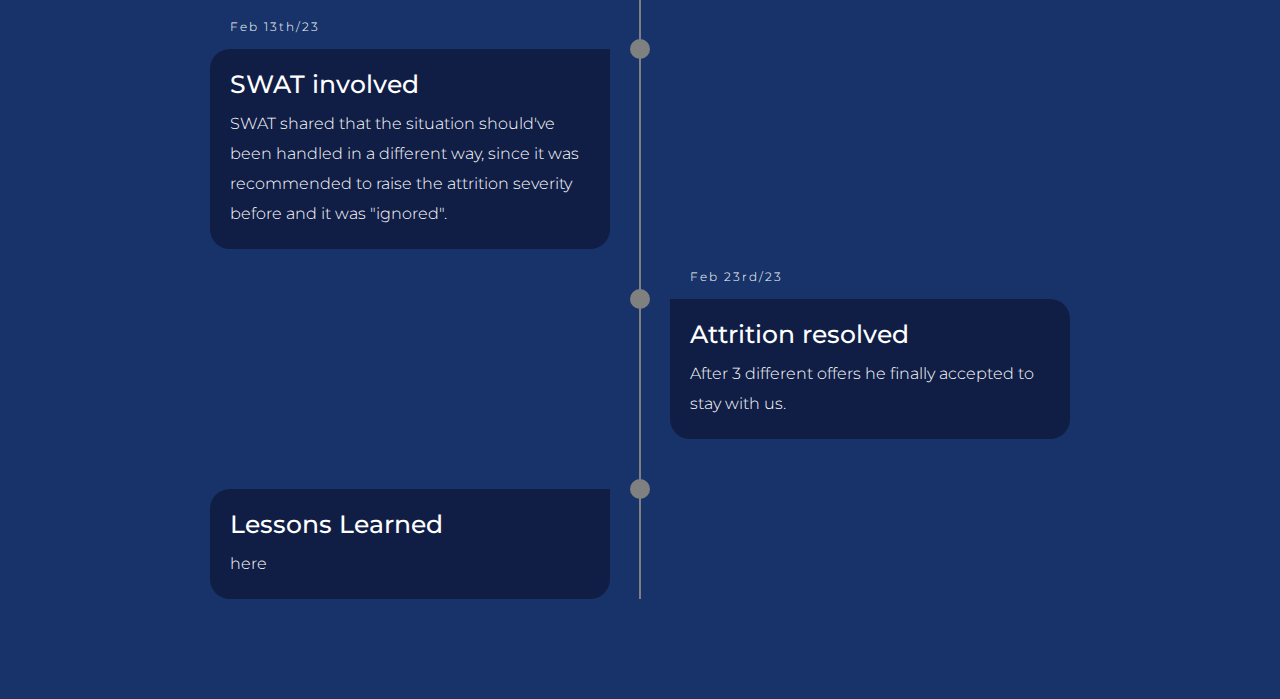
==== commit bc92f880: "add lesson learned page" ====
--- a/index.html
+++ b/index.html
@@ -5,7 +5,7 @@
     <meta http-equiv="X-UA-Compatible" content="IE=edge">
     <meta name="viewport" content="width=device-width, initial-scale=1.0">
     <link rel="stylesheet" href="./style.css">
-    <title>Document</title>
+    <title>Timeline</title>
 </head>
 <body>
     <div class="title">
@@ -117,6 +117,13 @@
             After 3 different offers he finally accepted to stay with us.
           </p>
       </li>
+      <li>
+        <div class="timeline-content">
+         <h1>Lessons Learned</h1>
+          <p>
+            <a href="./lessons.html" class="no-color">here</a>
+          </p>
+      </li>
     </ul>
   </div>
 </div>
--- a/style.css
+++ b/style.css
@@ -3,6 +3,10 @@
   margin: 0;
   padding: 0;
   box-sizing: border-box;
+  text-decoration: none;
+}
+.no-color {
+  color: inherit;
 }
 
 html {
